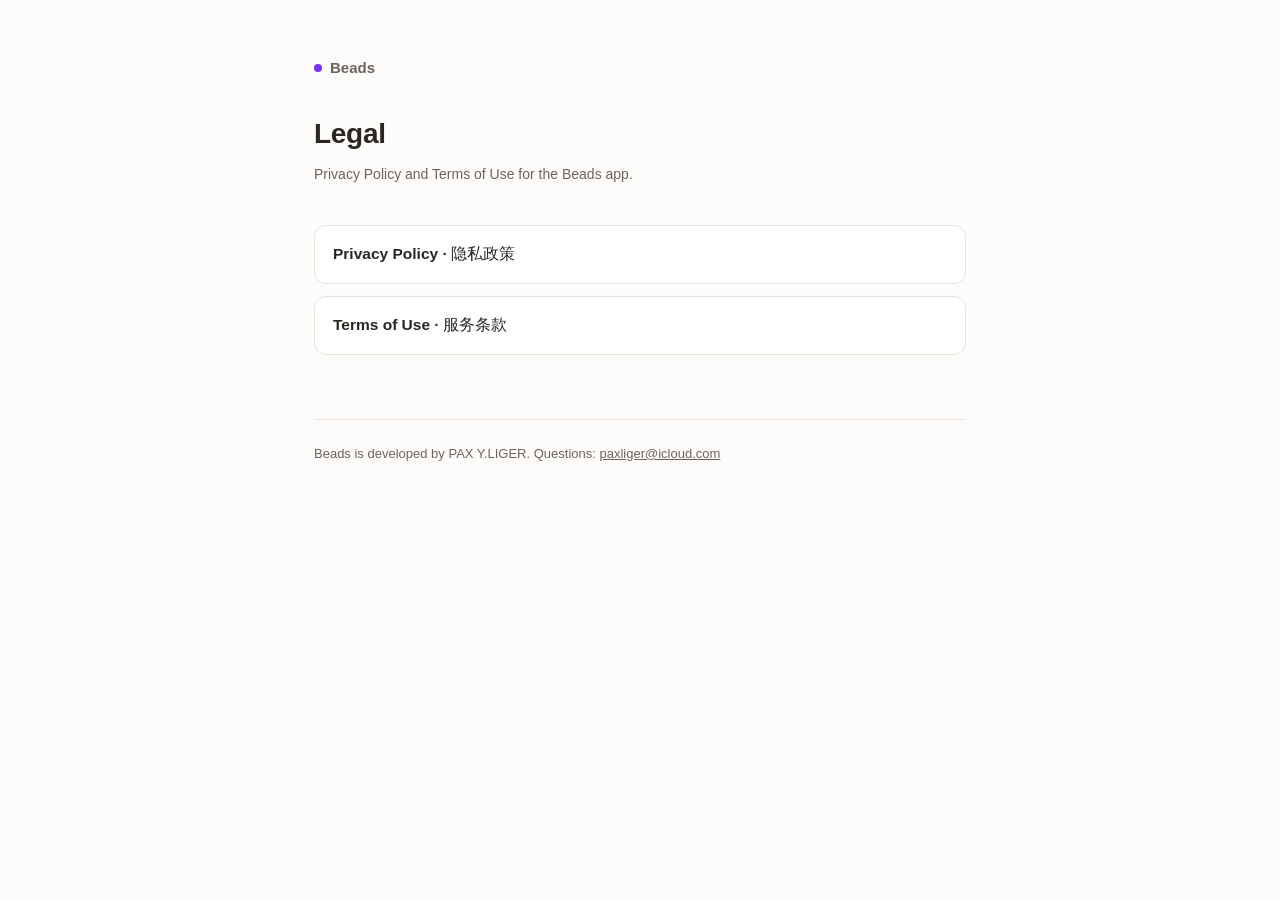
==== index.html @ 07fbe5f6 "Add Beads privacy policy and terms of use" ====
<!doctype html>
<html lang="en">
<head>
<meta charset="utf-8">
<meta name="viewport" content="width=device-width, initial-scale=1">
<title>Beads — Legal</title>
<link rel="stylesheet" href="style.css">
</head>
<body>
<div class="wrap">
  <span class="brand"><span class="dot"></span>Beads</span>

  <header class="page">
    <h1>Legal</h1>
    <p class="updated">Privacy Policy and Terms of Use for the Beads app.</p>
  </header>

  <ul class="index-links">
    <li><a href="privacy-policy.html">Privacy Policy · 隐私政策</a></li>
    <li><a href="terms-of-use.html">Terms of Use · 服务条款</a></li>
  </ul>

  <footer>
    Beads is developed by PAX Y.LIGER. Questions: <a href="mailto:paxliger@icloud.com">paxliger@icloud.com</a>
  </footer>
</div>
</body>
</html>
---- style.css ----
:root {
  --bg: #fdfcfb;
  --text: #2a2622;
  --muted: #6b6459;
  --accent: #7933f9;
  --border: #e8e3db;
  --card: #ffffff;
}

@media (prefers-color-scheme: dark) {
  :root {
    --bg: #17151a;
    --text: #ece8e2;
    --muted: #a39d92;
    --accent: #b593ff;
    --border: #322e37;
    --card: #1f1c22;
  }
}

* { box-sizing: border-box; }

body {
  margin: 0;
  padding: 0;
  background: var(--bg);
  color: var(--text);
  font-family: -apple-system, BlinkMacSystemFont, "Segoe UI", "PingFang SC", "Helvetica Neue", Arial, sans-serif;
  line-height: 1.6;
}

.wrap {
  max-width: 700px;
  margin: 0 auto;
  padding: 56px 24px 96px;
}

header.page {
  margin-bottom: 40px;
}

.brand {
  display: flex;
  align-items: center;
  gap: 8px;
  font-weight: 600;
  font-size: 15px;
  color: var(--muted);
  text-decoration: none;
  margin-bottom: 32px;
}

.brand .dot {
  width: 8px;
  height: 8px;
  border-radius: 50%;
  background: var(--accent);
  display: inline-block;
}

h1 {
  font-size: 28px;
  font-weight: 650;
  margin: 0 0 6px;
  letter-spacing: -0.01em;
}

.updated {
  color: var(--muted);
  font-size: 14px;
  margin: 0 0 32px;
}

h2 {
  font-size: 18px;
  font-weight: 650;
  margin: 40px 0 12px;
  padding-top: 8px;
  border-top: 1px solid var(--border);
}

section.doc > p:first-of-type,
section.doc h2:first-of-type {
  border-top: none;
  padding-top: 0;
}

p, li {
  font-size: 15.5px;
  color: var(--text);
}

ul, ol {
  padding-left: 22px;
}

strong { font-weight: 650; }

a { color: var(--accent); }

.lang-divider {
  margin: 64px 0 40px;
  border: none;
  border-top: 1px solid var(--border);
  position: relative;
}

.lang-label {
  text-align: center;
  color: var(--muted);
  font-size: 12px;
  letter-spacing: 0.08em;
  text-transform: uppercase;
  margin: 56px 0 -16px;
}

footer {
  margin-top: 64px;
  padding-top: 24px;
  border-top: 1px solid var(--border);
  color: var(--muted);
  font-size: 13px;
}

footer a { color: var(--muted); }

.index-links {
  list-style: none;
  padding: 0;
  display: grid;
  gap: 12px;
}

.index-links a {
  display: block;
  padding: 16px 18px;
  border: 1px solid var(--border);
  border-radius: 12px;
  background: var(--card);
  text-decoration: none;
  color: var(--text);
  font-weight: 550;
}

.index-links a:hover {
  border-color: var(--accent);
}
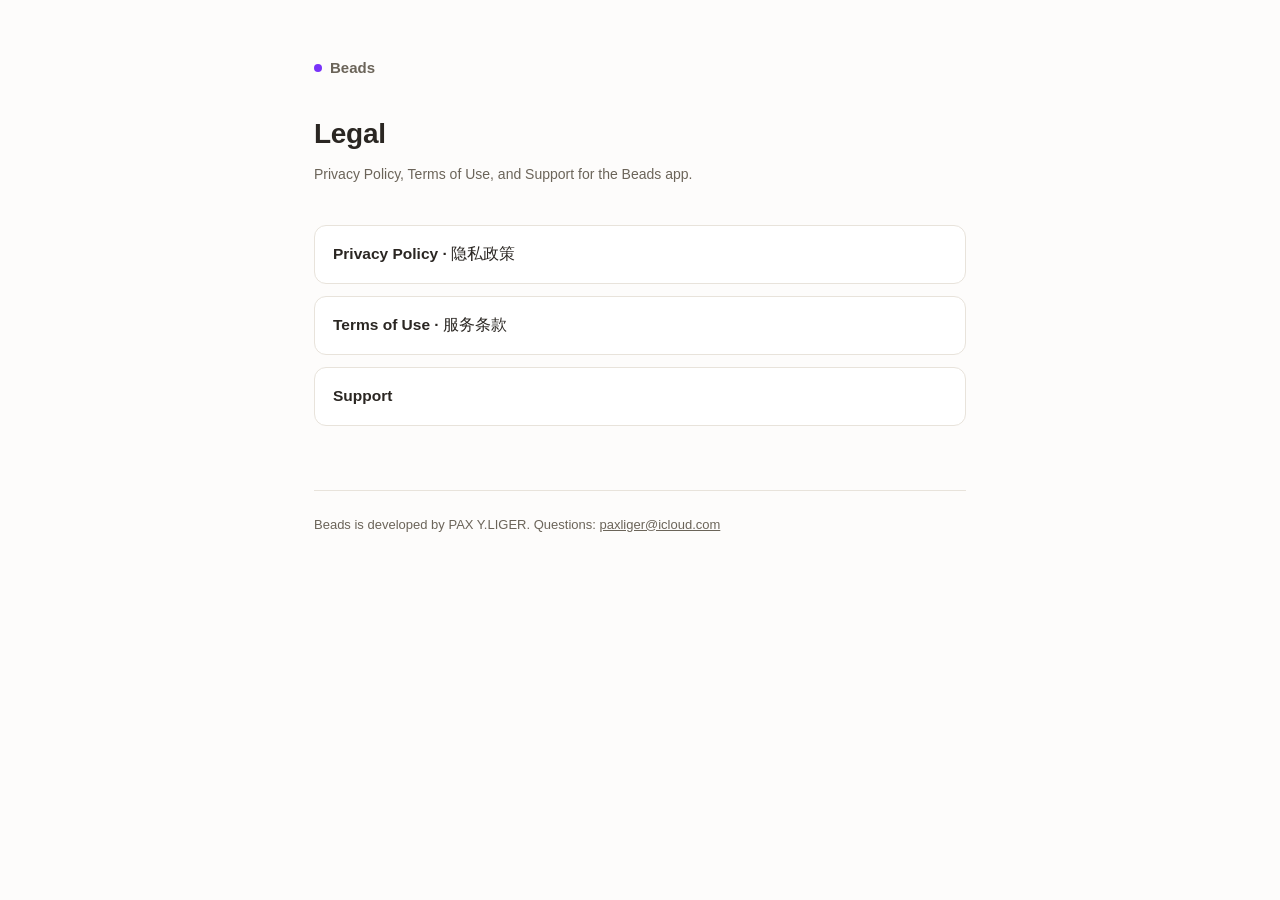
==== commit d6fd87cd: "Add support page" ====
--- a/index.html
+++ b/index.html
@@ -12,12 +12,13 @@
 
   <header class="page">
     <h1>Legal</h1>
-    <p class="updated">Privacy Policy and Terms of Use for the Beads app.</p>
+    <p class="updated">Privacy Policy, Terms of Use, and Support for the Beads app.</p>
   </header>
 
   <ul class="index-links">
     <li><a href="privacy-policy.html">Privacy Policy · 隐私政策</a></li>
     <li><a href="terms-of-use.html">Terms of Use · 服务条款</a></li>
+    <li><a href="support.html">Support</a></li>
   </ul>
 
   <footer>
